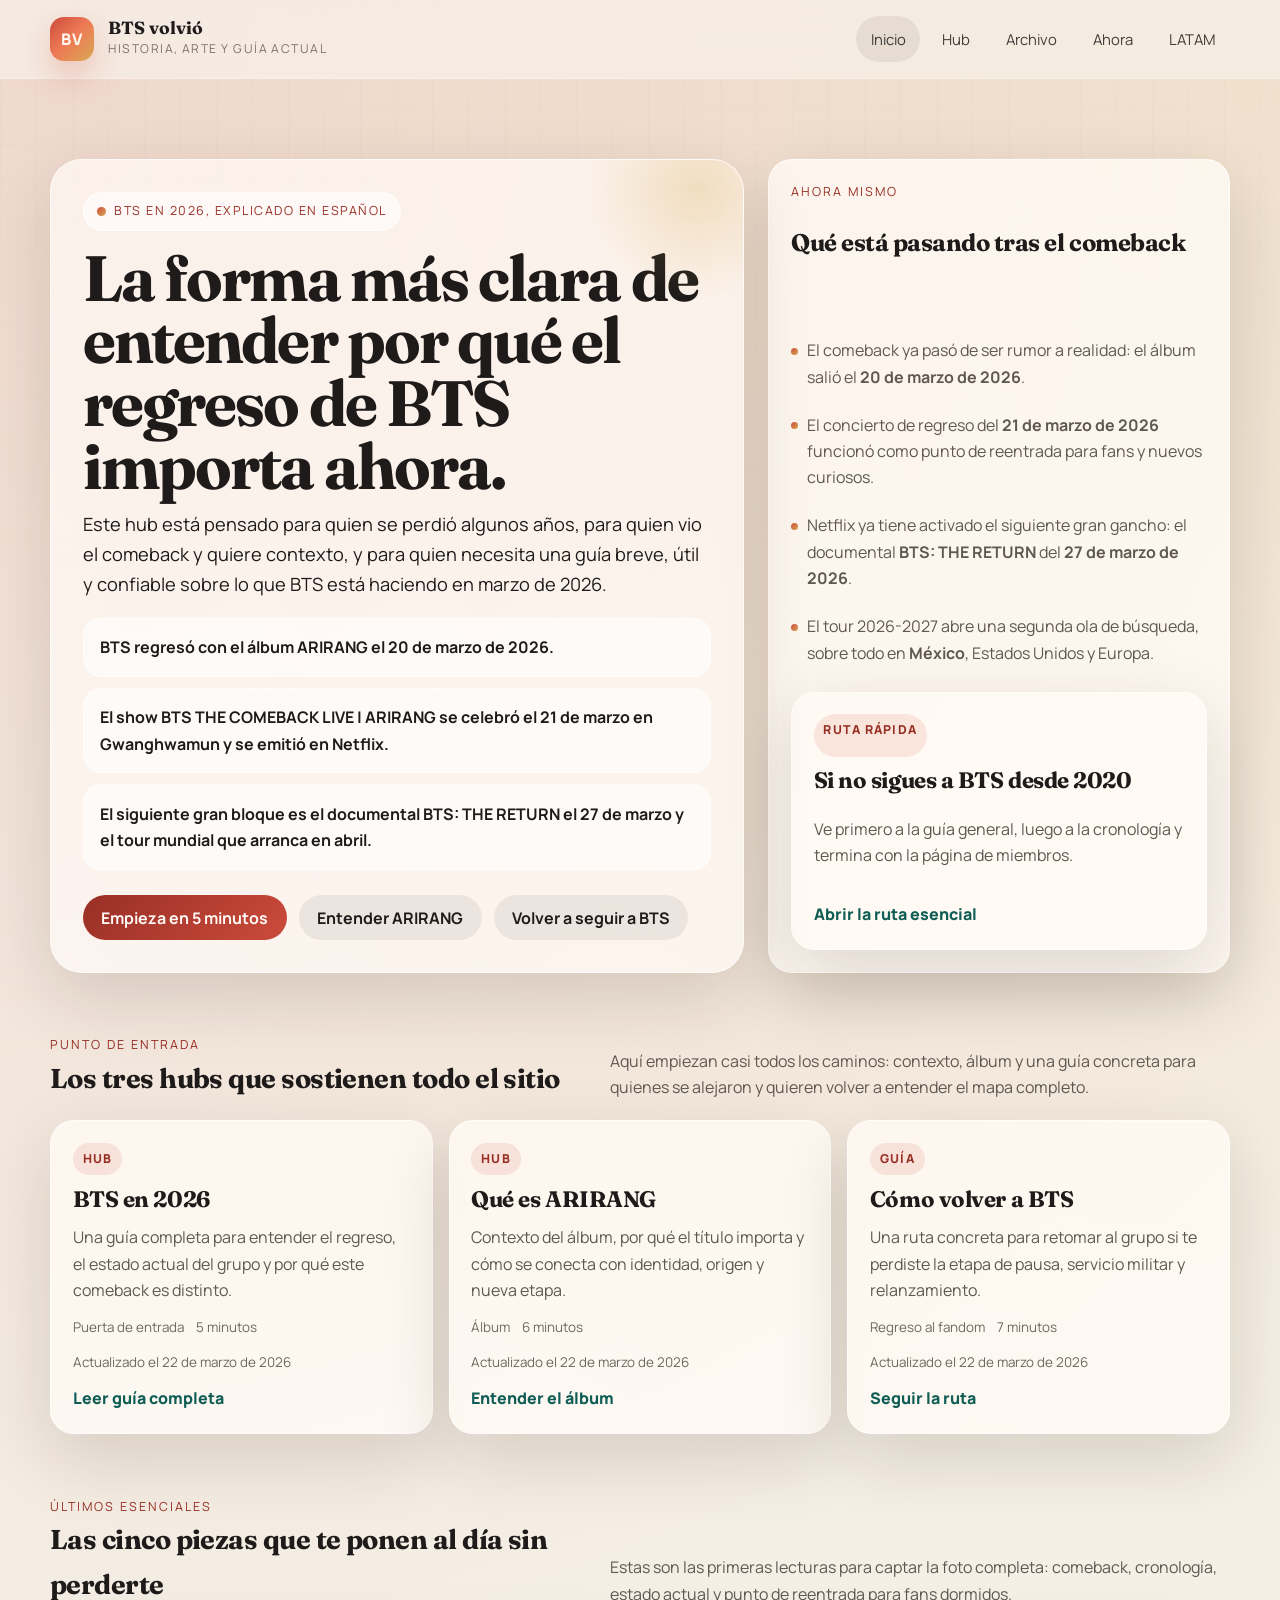
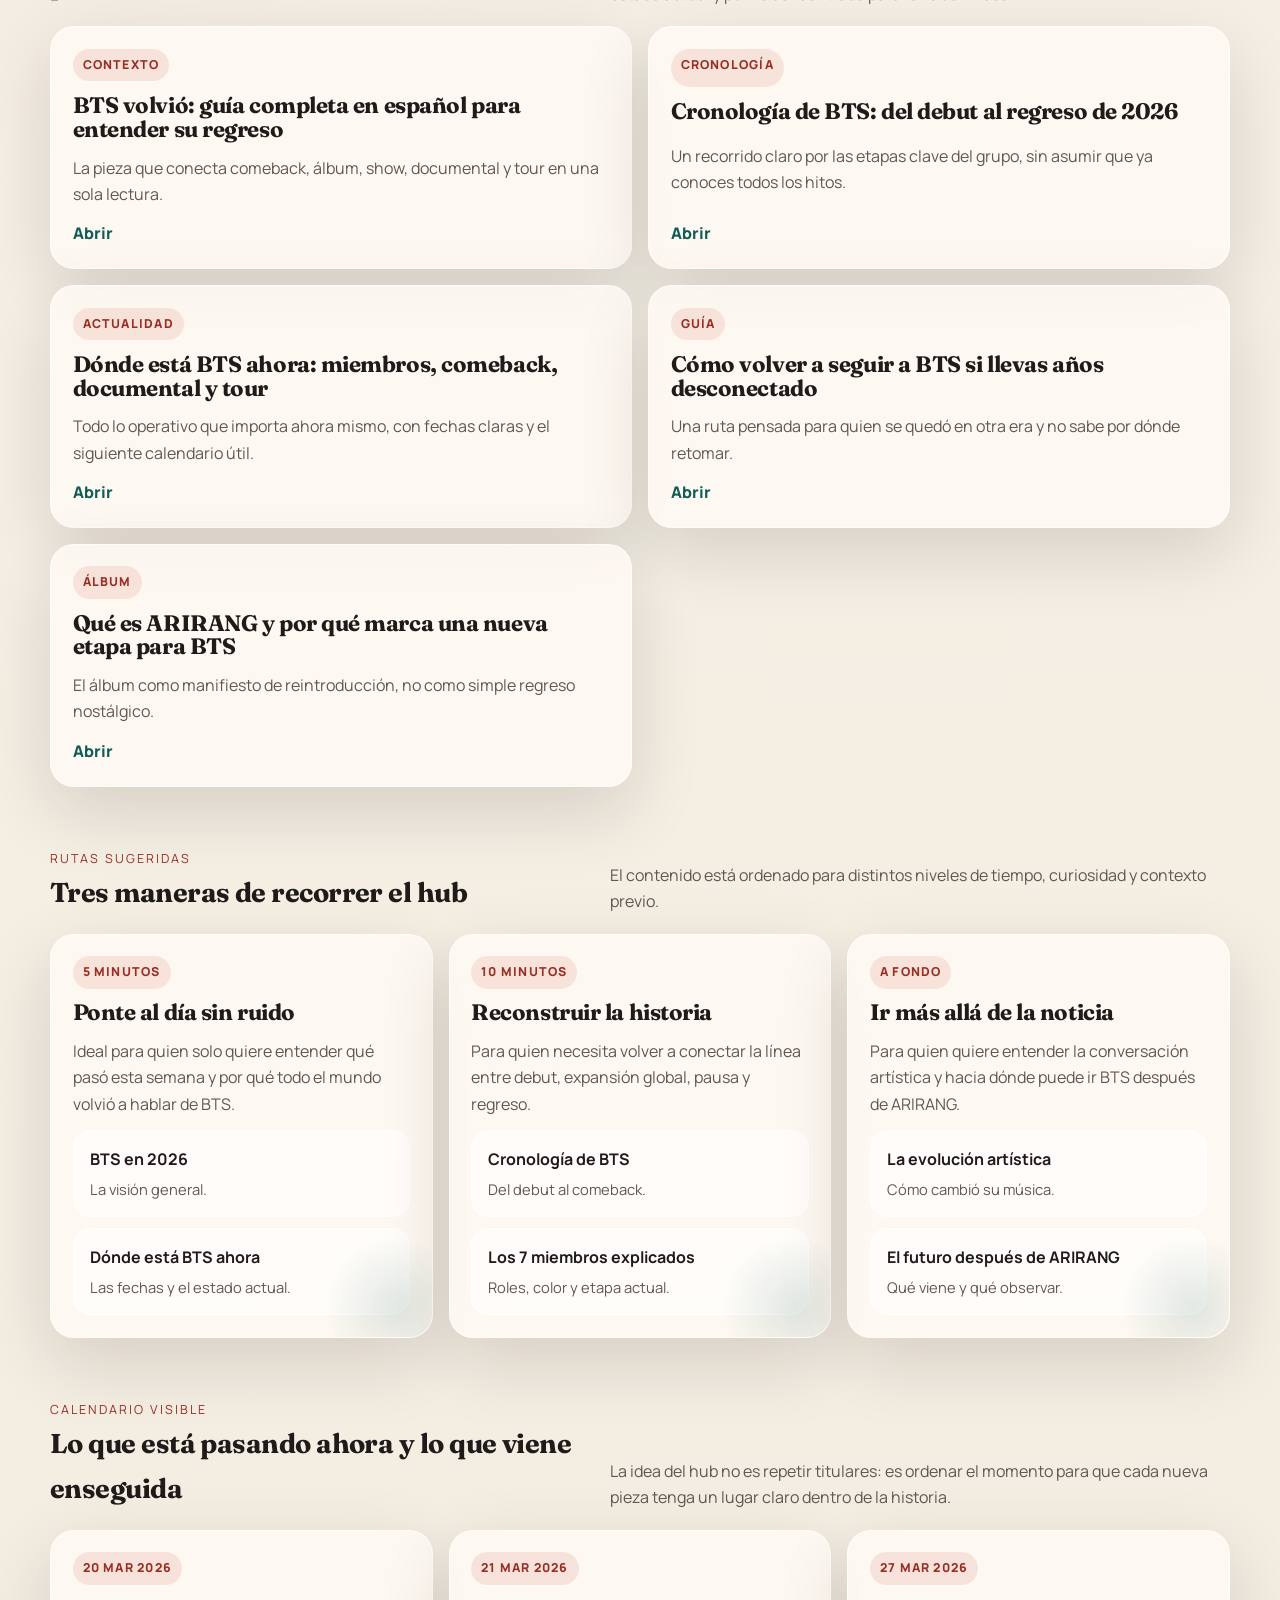
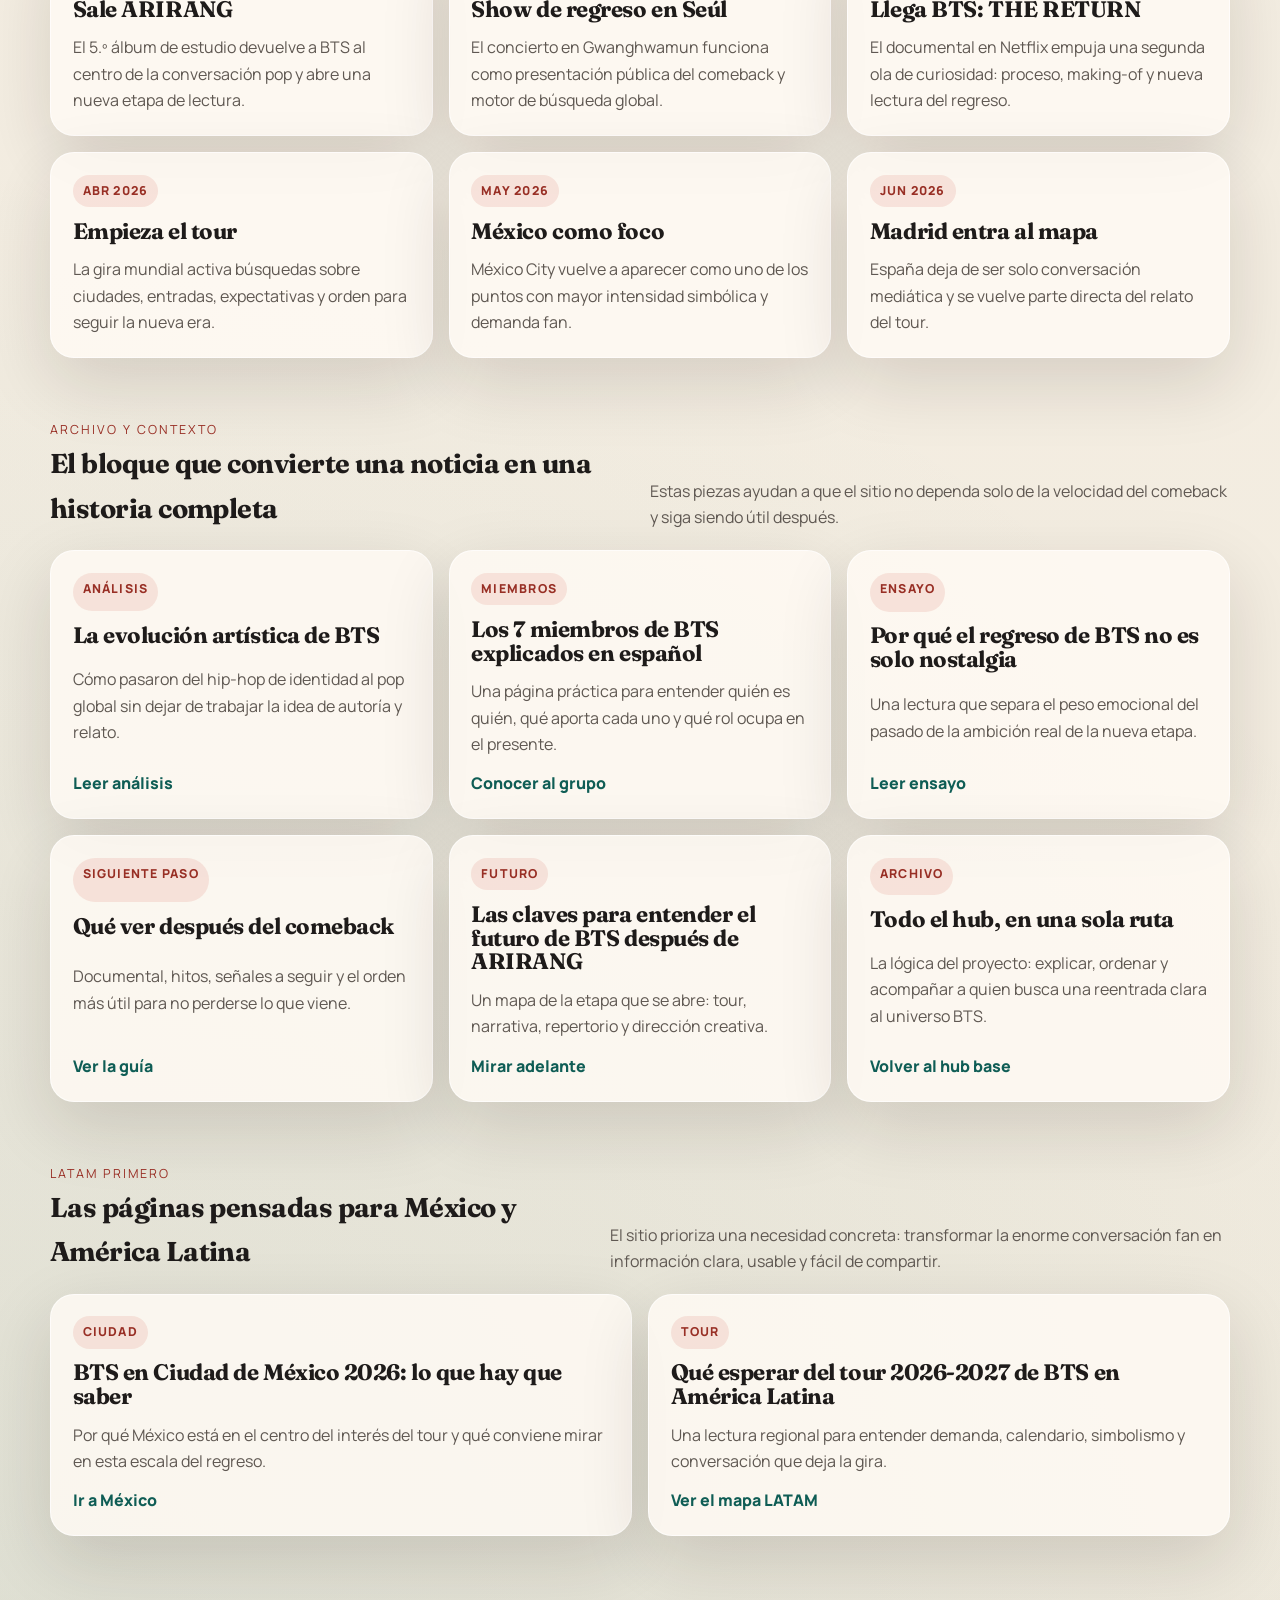
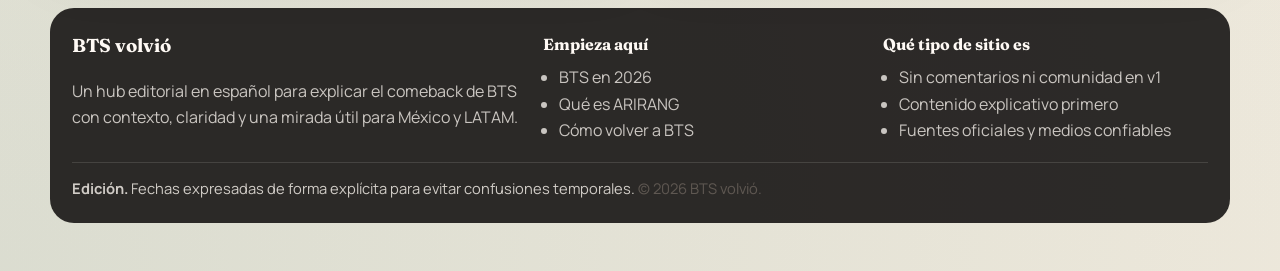
==== index.html @ f08d95a8 "Initial commit: BTS Volvio hub" ====
<!DOCTYPE html>
<html lang="es">
  <head>
    <meta charset="utf-8" />
    <meta name="viewport" content="width=device-width, initial-scale=1" />
    <title>BTS volvió | Historia, arte, contexto y guía actual en español</title>
    <meta
      name="description"
      content="Un hub en español para entender el regreso de BTS en 2026: qué es ARIRANG, dónde está el grupo ahora, cómo volver a seguirlo y qué viene con el documental y el tour."
    />
    <meta name="author" content="BTS volvió" />
    <meta name="robots" content="index,follow,max-image-preview:large" />
    <meta name="theme-color" content="#cc4b3c" />
    <link rel="canonical" href="https://bts-volvio.example/" />
    <meta property="og:type" content="website" />
    <meta property="og:site_name" content="BTS volvió" />
    <meta property="og:locale" content="es_MX" />
    <meta property="og:title" content="BTS volvió | Historia, arte, contexto y guía actual en español" />
    <meta
      property="og:description"
      content="La forma más clara de ponerse al día con BTS: regreso, cronología, miembros, documental y tour."
    />
    <meta property="og:url" content="https://bts-volvio.example/" />
    <meta property="og:image" content="https://bts-volvio.example/assets/og/bts-volvio-cover.svg" />
    <meta property="og:image:alt" content="BTS volvió, hub editorial en español sobre el regreso de BTS." />
    <meta property="og:image:width" content="1200" />
    <meta property="og:image:height" content="630" />
    <meta name="twitter:card" content="summary_large_image" />
    <meta name="twitter:title" content="BTS volvió | Historia, arte, contexto y guía actual en español" />
    <meta
      name="twitter:description"
      content="La forma más clara de ponerse al día con BTS: regreso, cronología, miembros, documental y tour."
    />
    <meta name="twitter:image" content="https://bts-volvio.example/assets/og/bts-volvio-cover.svg" />
    <meta name="twitter:image:alt" content="BTS volvió, hub editorial en español sobre el regreso de BTS." />
    <link rel="icon" href="assets/icons/favicon.svg" type="image/svg+xml" />
    <link rel="manifest" href="site.webmanifest" />
    <link rel="preconnect" href="https://fonts.googleapis.com" />
    <link rel="preconnect" href="https://fonts.gstatic.com" crossorigin />
    <link
      href="https://fonts.googleapis.com/css2?family=Fraunces:opsz,wght@9..144,600;9..144,700&family=Manrope:wght@400;500;700;800&display=swap"
      rel="stylesheet"
    />
    <link rel="stylesheet" href="styles/site.css" />
    <script type="application/ld+json">
      {
        "@context": "https://schema.org",
        "@type": "CollectionPage",
        "name": "BTS volvió",
        "description": "Hub en español para entender el regreso de BTS en 2026.",
        "inLanguage": "es",
        "url": "https://bts-volvio.example/",
        "image": "https://bts-volvio.example/assets/og/bts-volvio-cover.svg",
        "dateModified": "2026-03-22",
        "about": {
          "@type": "MusicGroup",
          "name": "BTS"
        },
        "publisher": {
          "@type": "Organization",
          "name": "BTS volvió",
          "logo": {
            "@type": "ImageObject",
            "url": "https://bts-volvio.example/assets/icons/favicon.svg"
          }
        }
      }
    </script>
  </head>
  <body>
    <div class="page-shell">
      <header class="site-header" data-open="false">
        <div class="container site-header__inner">
          <div class="site-header__top">
            <a class="brand" href="index.html" aria-label="BTS volvió, inicio">
              <span class="brand__mark">BV</span>
              <span class="brand__text">
                <span class="brand__title">BTS volvió</span>
                <span class="brand__meta">Historia, arte y guía actual</span>
              </span>
            </a>
            <button class="nav-toggle" type="button" aria-expanded="false" aria-label="Abrir navegación">
              Menú
            </button>
          </div>
          <nav class="site-nav" aria-label="Principal">
            <a href="index.html" aria-current="page">Inicio</a>
            <a href="#hub">Hub</a>
            <a href="#archivo">Archivo</a>
            <a href="#ahora">Ahora</a>
            <a href="#latam">LATAM</a>
          </nav>
        </div>
      </header>

      <main>
        <section class="hero">
          <div class="container hero__grid">
            <div class="hero__copy">
              <span class="eyebrow">BTS en 2026, explicado en español</span>
              <h1 class="hero__headline">La forma más clara de entender por qué el regreso de BTS importa ahora.</h1>
              <p class="hero__lede">
                Este hub está pensado para quien se perdió algunos años, para quien vio el comeback y quiere contexto,
                y para quien necesita una guía breve, útil y confiable sobre lo que BTS está haciendo en marzo de
                2026.
              </p>
              <div class="summary-rail" aria-label="Resumen en tres líneas">
                <div class="summary-line">BTS regresó con el álbum <strong>ARIRANG</strong> el 20 de marzo de 2026.</div>
                <div class="summary-line">
                  El show <strong>BTS THE COMEBACK LIVE | ARIRANG</strong> se celebró el 21 de marzo en Gwanghwamun
                  y se emitió en Netflix.
                </div>
                <div class="summary-line">
                  El siguiente gran bloque es el documental <strong>BTS: THE RETURN</strong> el 27 de marzo y el tour
                  mundial que arranca en abril.
                </div>
              </div>
              <div class="hero__actions">
                <a class="btn btn--primary" href="pages/bts-en-2026.html">Empieza en 5 minutos</a>
                <a class="btn btn--ghost" href="pages/que-es-arirang.html">Entender ARIRANG</a>
                <a class="btn btn--ghost" href="pages/guia-volver-a-bts.html">Volver a seguir a BTS</a>
              </div>
            </div>

            <aside class="hero__panel glass-panel" aria-label="Ahora mismo">
              <div>
                <p class="kicker">Ahora mismo</p>
                <h2>Qué está pasando tras el comeback</h2>
              </div>
              <ul class="panel-list">
                <li>El comeback ya pasó de ser rumor a realidad: el álbum salió el <strong>20 de marzo de 2026</strong>.</li>
                <li>El concierto de regreso del <strong>21 de marzo de 2026</strong> funcionó como punto de reentrada para fans y nuevos curiosos.</li>
                <li>Netflix ya tiene activado el siguiente gran gancho: el documental <strong>BTS: THE RETURN</strong> del <strong>27 de marzo de 2026</strong>.</li>
                <li>El tour 2026-2027 abre una segunda ola de búsqueda, sobre todo en <strong>México</strong>, Estados Unidos y Europa.</li>
              </ul>
              <div class="info-card">
                <span class="card-tag">Ruta rápida</span>
                <h3>Si no sigues a BTS desde 2020</h3>
                <p>Ve primero a la guía general, luego a la cronología y termina con la página de miembros.</p>
                <a class="article-link" href="pages/bts-en-2026.html">Abrir la ruta esencial</a>
              </div>
            </aside>
          </div>
        </section>

        <section class="section" id="hub">
          <div class="container">
            <div class="section-heading">
              <div>
                <p class="kicker">Punto de entrada</p>
                <h2 class="section-title">Los tres hubs que sostienen todo el sitio</h2>
              </div>
              <p>
                Aquí empiezan casi todos los caminos: contexto, álbum y una guía concreta para quienes se alejaron y
                quieren volver a entender el mapa completo.
              </p>
            </div>
            <div class="article-grid">
              <article class="article-card">
                <span class="card-tag">Hub</span>
                <h3>BTS en 2026</h3>
                <p>Una guía completa para entender el regreso, el estado actual del grupo y por qué este comeback es distinto.</p>
              <div class="meta-line">
                <span>Puerta de entrada</span>
                <span>5 minutos</span>
                <span>Actualizado el 22 de marzo de 2026</span>
              </div>
                <a class="article-link" href="pages/bts-en-2026.html">Leer guía completa</a>
              </article>
              <article class="article-card">
                <span class="card-tag">Hub</span>
                <h3>Qué es ARIRANG</h3>
                <p>Contexto del álbum, por qué el título importa y cómo se conecta con identidad, origen y nueva etapa.</p>
              <div class="meta-line">
                <span>Álbum</span>
                <span>6 minutos</span>
                <span>Actualizado el 22 de marzo de 2026</span>
              </div>
                <a class="article-link" href="pages/que-es-arirang.html">Entender el álbum</a>
              </article>
              <article class="article-card">
                <span class="card-tag">Guía</span>
                <h3>Cómo volver a BTS</h3>
                <p>Una ruta concreta para retomar al grupo si te perdiste la etapa de pausa, servicio militar y relanzamiento.</p>
              <div class="meta-line">
                <span>Regreso al fandom</span>
                <span>7 minutos</span>
                <span>Actualizado el 22 de marzo de 2026</span>
              </div>
                <a class="article-link" href="pages/guia-volver-a-bts.html">Seguir la ruta</a>
              </article>
            </div>
          </div>
        </section>

        <section class="section">
          <div class="container">
            <div class="section-heading">
              <div>
                <p class="kicker">Últimos esenciales</p>
                <h2 class="section-title">Las cinco piezas que te ponen al día sin perderte</h2>
              </div>
              <p>
                Estas son las primeras lecturas para captar la foto completa: comeback, cronología, estado actual y
                punto de reentrada para fans dormidos.
              </p>
            </div>
            <div class="card-grid card-grid--two">
              <article class="article-card">
                <span class="card-tag">Contexto</span>
                <h3>BTS volvió: guía completa en español para entender su regreso</h3>
                <p>La pieza que conecta comeback, álbum, show, documental y tour en una sola lectura.</p>
                <a class="article-link" href="pages/bts-en-2026.html">Abrir</a>
              </article>
              <article class="article-card">
                <span class="card-tag">Cronología</span>
                <h3>Cronología de BTS: del debut al regreso de 2026</h3>
                <p>Un recorrido claro por las etapas clave del grupo, sin asumir que ya conoces todos los hitos.</p>
                <a class="article-link" href="pages/cronologia-bts.html">Abrir</a>
              </article>
              <article class="article-card">
                <span class="card-tag">Actualidad</span>
                <h3>Dónde está BTS ahora: miembros, comeback, documental y tour</h3>
                <p>Todo lo operativo que importa ahora mismo, con fechas claras y el siguiente calendario útil.</p>
                <a class="article-link" href="pages/donde-esta-bts-ahora.html">Abrir</a>
              </article>
              <article class="article-card">
                <span class="card-tag">Guía</span>
                <h3>Cómo volver a seguir a BTS si llevas años desconectado</h3>
                <p>Una ruta pensada para quien se quedó en otra era y no sabe por dónde retomar.</p>
                <a class="article-link" href="pages/guia-volver-a-bts.html">Abrir</a>
              </article>
              <article class="article-card">
                <span class="card-tag">Álbum</span>
                <h3>Qué es ARIRANG y por qué marca una nueva etapa para BTS</h3>
                <p>El álbum como manifiesto de reintroducción, no como simple regreso nostálgico.</p>
                <a class="article-link" href="pages/que-es-arirang.html">Abrir</a>
              </article>
            </div>
          </div>
        </section>

        <section class="section">
          <div class="container">
            <div class="section-heading">
              <div>
                <p class="kicker">Rutas sugeridas</p>
                <h2 class="section-title">Tres maneras de recorrer el hub</h2>
              </div>
              <p>El contenido está ordenado para distintos niveles de tiempo, curiosidad y contexto previo.</p>
            </div>
            <div class="route-grid">
              <article class="route-card">
                <span class="card-tag">5 minutos</span>
                <h3>Ponte al día sin ruido</h3>
                <p>Ideal para quien solo quiere entender qué pasó esta semana y por qué todo el mundo volvió a hablar de BTS.</p>
                <div class="link-stack">
                  <a class="link-card" href="pages/bts-en-2026.html">
                    <strong>BTS en 2026</strong>
                    <span>La visión general.</span>
                  </a>
                  <a class="link-card" href="pages/donde-esta-bts-ahora.html">
                    <strong>Dónde está BTS ahora</strong>
                    <span>Las fechas y el estado actual.</span>
                  </a>
                </div>
              </article>
              <article class="route-card">
                <span class="card-tag">10 minutos</span>
                <h3>Reconstruir la historia</h3>
                <p>Para quien necesita volver a conectar la línea entre debut, expansión global, pausa y regreso.</p>
                <div class="link-stack">
                  <a class="link-card" href="pages/cronologia-bts.html">
                    <strong>Cronología de BTS</strong>
                    <span>Del debut al comeback.</span>
                  </a>
                  <a class="link-card" href="pages/miembros-bts.html">
                    <strong>Los 7 miembros explicados</strong>
                    <span>Roles, color y etapa actual.</span>
                  </a>
                </div>
              </article>
              <article class="route-card">
                <span class="card-tag">A fondo</span>
                <h3>Ir más allá de la noticia</h3>
                <p>Para quien quiere entender la conversación artística y hacia dónde puede ir BTS después de ARIRANG.</p>
                <div class="link-stack">
                  <a class="link-card" href="pages/evolucion-artistica-bts.html">
                    <strong>La evolución artística</strong>
                    <span>Cómo cambió su música.</span>
                  </a>
                  <a class="link-card" href="pages/futuro-bts-despues-de-arirang.html">
                    <strong>El futuro después de ARIRANG</strong>
                    <span>Qué viene y qué observar.</span>
                  </a>
                </div>
              </article>
            </div>
          </div>
        </section>

        <section class="section" id="ahora">
          <div class="container">
            <div class="section-heading">
              <div>
                <p class="kicker">Calendario visible</p>
                <h2 class="section-title">Lo que está pasando ahora y lo que viene enseguida</h2>
              </div>
              <p>
                La idea del hub no es repetir titulares: es ordenar el momento para que cada nueva pieza tenga un lugar
                claro dentro de la historia.
              </p>
            </div>
            <div class="timeline-grid">
              <article class="timeline-card">
                <span class="card-tag">20 mar 2026</span>
                <h3>Sale ARIRANG</h3>
                <p>El 5.º álbum de estudio devuelve a BTS al centro de la conversación pop y abre una nueva etapa de lectura.</p>
              </article>
              <article class="timeline-card">
                <span class="card-tag">21 mar 2026</span>
                <h3>Show de regreso en Seúl</h3>
                <p>El concierto en Gwanghwamun funciona como presentación pública del comeback y motor de búsqueda global.</p>
              </article>
              <article class="timeline-card">
                <span class="card-tag">27 mar 2026</span>
                <h3>Llega BTS: THE RETURN</h3>
                <p>El documental en Netflix empuja una segunda ola de curiosidad: proceso, making-of y nueva lectura del regreso.</p>
              </article>
              <article class="timeline-card">
                <span class="card-tag">Abr 2026</span>
                <h3>Empieza el tour</h3>
                <p>La gira mundial activa búsquedas sobre ciudades, entradas, expectativas y orden para seguir la nueva era.</p>
              </article>
              <article class="timeline-card">
                <span class="card-tag">May 2026</span>
                <h3>México como foco</h3>
                <p>México City vuelve a aparecer como uno de los puntos con mayor intensidad simbólica y demanda fan.</p>
              </article>
              <article class="timeline-card">
                <span class="card-tag">Jun 2026</span>
                <h3>Madrid entra al mapa</h3>
                <p>España deja de ser solo conversación mediática y se vuelve parte directa del relato del tour.</p>
              </article>
            </div>
          </div>
        </section>

        <section class="section" id="archivo">
          <div class="container">
            <div class="section-heading">
              <div>
                <p class="kicker">Archivo y contexto</p>
                <h2 class="section-title">El bloque que convierte una noticia en una historia completa</h2>
              </div>
              <p>Estas piezas ayudan a que el sitio no dependa solo de la velocidad del comeback y siga siendo útil después.</p>
            </div>
            <div class="article-grid">
              <article class="article-card">
                <span class="card-tag">Análisis</span>
                <h3>La evolución artística de BTS</h3>
                <p>Cómo pasaron del hip-hop de identidad al pop global sin dejar de trabajar la idea de autoría y relato.</p>
                <a class="article-link" href="pages/evolucion-artistica-bts.html">Leer análisis</a>
              </article>
              <article class="article-card">
                <span class="card-tag">Miembros</span>
                <h3>Los 7 miembros de BTS explicados en español</h3>
                <p>Una página práctica para entender quién es quién, qué aporta cada uno y qué rol ocupa en el presente.</p>
                <a class="article-link" href="pages/miembros-bts.html">Conocer al grupo</a>
              </article>
              <article class="article-card">
                <span class="card-tag">Ensayo</span>
                <h3>Por qué el regreso de BTS no es solo nostalgia</h3>
                <p>Una lectura que separa el peso emocional del pasado de la ambición real de la nueva etapa.</p>
                <a class="article-link" href="pages/regreso-bts-no-es-solo-nostalgia.html">Leer ensayo</a>
              </article>
              <article class="article-card">
                <span class="card-tag">Siguiente paso</span>
                <h3>Qué ver después del comeback</h3>
                <p>Documental, hitos, señales a seguir y el orden más útil para no perderse lo que viene.</p>
                <a class="article-link" href="pages/que-ver-despues-del-comeback.html">Ver la guía</a>
              </article>
              <article class="article-card">
                <span class="card-tag">Futuro</span>
                <h3>Las claves para entender el futuro de BTS después de ARIRANG</h3>
                <p>Un mapa de la etapa que se abre: tour, narrativa, repertorio y dirección creativa.</p>
                <a class="article-link" href="pages/futuro-bts-despues-de-arirang.html">Mirar adelante</a>
              </article>
              <article class="article-card">
                <span class="card-tag">Archivo</span>
                <h3>Todo el hub, en una sola ruta</h3>
                <p>La lógica del proyecto: explicar, ordenar y acompañar a quien busca una reentrada clara al universo BTS.</p>
                <a class="article-link" href="pages/bts-en-2026.html">Volver al hub base</a>
              </article>
            </div>
          </div>
        </section>

        <section class="section" id="latam">
          <div class="container">
            <div class="section-heading">
              <div>
                <p class="kicker">LATAM primero</p>
                <h2 class="section-title">Las páginas pensadas para México y América Latina</h2>
              </div>
              <p>
                El sitio prioriza una necesidad concreta: transformar la enorme conversación fan en información clara,
                usable y fácil de compartir.
              </p>
            </div>
            <div class="card-grid card-grid--two">
              <article class="article-card">
                <span class="card-tag">Ciudad</span>
                <h3>BTS en Ciudad de México 2026: lo que hay que saber</h3>
                <p>Por qué México está en el centro del interés del tour y qué conviene mirar en esta escala del regreso.</p>
                <a class="article-link" href="pages/bts-ciudad-de-mexico-2026.html">Ir a México</a>
              </article>
              <article class="article-card">
                <span class="card-tag">Tour</span>
                <h3>Qué esperar del tour 2026-2027 de BTS en América Latina</h3>
                <p>Una lectura regional para entender demanda, calendario, simbolismo y conversación que deja la gira.</p>
                <a class="article-link" href="pages/tour-bts-america-latina-2026-2027.html">Ver el mapa LATAM</a>
              </article>
            </div>
          </div>
        </section>
      </main>

      <footer class="site-footer">
        <div class="container site-footer__wrap">
          <div class="site-footer__grid">
            <div>
              <h3>BTS volvió</h3>
              <p>
                Un hub editorial en español para explicar el comeback de BTS con contexto, claridad y una mirada útil
                para México y LATAM.
              </p>
            </div>
            <div>
              <h4>Empieza aquí</h4>
              <ul>
                <li><a href="pages/bts-en-2026.html">BTS en 2026</a></li>
                <li><a href="pages/que-es-arirang.html">Qué es ARIRANG</a></li>
                <li><a href="pages/guia-volver-a-bts.html">Cómo volver a BTS</a></li>
              </ul>
            </div>
            <div>
              <h4>Qué tipo de sitio es</h4>
              <ul>
                <li>Sin comentarios ni comunidad en v1</li>
                <li>Contenido explicativo primero</li>
                <li>Fuentes oficiales y medios confiables</li>
              </ul>
            </div>
          </div>
          <div class="footer-note">
            <strong>Edición.</strong> Fechas expresadas de forma explícita para evitar confusiones temporales.
            <span class="muted"> © <span data-current-year></span> BTS volvió.</span>
          </div>
        </div>
      </footer>
    </div>

    <script src="scripts/site.js"></script>
  </body>
</html>
---- styles/site.css ----
:root {
  --bg: #f5efe6;
  --paper: rgba(255, 250, 244, 0.82);
  --paper-strong: rgba(255, 252, 248, 0.94);
  --ink: #1e1b1a;
  --muted: #5f5852;
  --line: rgba(38, 32, 28, 0.12);
  --accent: #cc4b3c;
  --accent-deep: #982f25;
  --gold: #d8a751;
  --teal: #0f5d55;
  --shadow: 0 24px 70px rgba(38, 23, 16, 0.14);
  --radius-xl: 32px;
  --radius-lg: 24px;
  --radius-md: 18px;
  --radius-sm: 12px;
  --max: 1180px;
}

* {
  box-sizing: border-box;
}

html {
  scroll-behavior: smooth;
}

body {
  margin: 0;
  color: var(--ink);
  font-family: "Manrope", "Segoe UI", sans-serif;
  line-height: 1.65;
  background:
    radial-gradient(circle at top left, rgba(204, 75, 60, 0.14), transparent 34%),
    radial-gradient(circle at top right, rgba(216, 167, 81, 0.14), transparent 30%),
    radial-gradient(circle at bottom left, rgba(15, 93, 85, 0.1), transparent 33%),
    linear-gradient(180deg, #f6f1e8 0%, #f2ebde 100%);
  min-height: 100vh;
}

body::before {
  content: "";
  position: fixed;
  inset: 0;
  background-image:
    linear-gradient(rgba(30, 27, 26, 0.03) 1px, transparent 1px),
    linear-gradient(90deg, rgba(30, 27, 26, 0.03) 1px, transparent 1px);
  background-size: 36px 36px;
  pointer-events: none;
  mask-image: linear-gradient(180deg, rgba(0, 0, 0, 0.45), transparent 90%);
  z-index: -1;
}

a {
  color: inherit;
  text-decoration: none;
}

p,
li {
  color: var(--muted);
}

img {
  display: block;
  max-width: 100%;
}

.page-shell {
  min-height: 100vh;
}

.container {
  width: min(var(--max), calc(100% - 2rem));
  margin: 0 auto;
}

.site-header {
  position: sticky;
  top: 0;
  z-index: 20;
  border-bottom: 1px solid rgba(255, 255, 255, 0.28);
  backdrop-filter: blur(18px);
  background: rgba(247, 240, 232, 0.74);
}

.site-header__inner {
  display: flex;
  align-items: center;
  justify-content: space-between;
  gap: 1.5rem;
  min-height: 78px;
}

.brand {
  display: inline-flex;
  align-items: center;
  gap: 0.9rem;
}

.brand__mark {
  width: 44px;
  height: 44px;
  border-radius: 14px;
  display: grid;
  place-items: center;
  color: #fff6ed;
  font-weight: 800;
  letter-spacing: 0.08em;
  background:
    linear-gradient(135deg, var(--accent) 0%, #ee7a56 48%, var(--gold) 100%);
  box-shadow: 0 14px 30px rgba(204, 75, 60, 0.25);
}

.brand__text {
  display: grid;
  gap: 0.06rem;
}

.brand__title {
  font-family: "Fraunces", "Times New Roman", serif;
  font-size: 1.1rem;
  font-weight: 700;
  line-height: 1.05;
}

.brand__meta {
  font-size: 0.76rem;
  text-transform: uppercase;
  letter-spacing: 0.12em;
  color: rgba(95, 88, 82, 0.82);
}

.site-nav {
  display: flex;
  align-items: center;
  gap: 0.45rem;
  flex-wrap: wrap;
}

.site-nav a {
  padding: 0.65rem 0.9rem;
  border-radius: 999px;
  font-size: 0.93rem;
  color: rgba(30, 27, 26, 0.84);
}

.site-nav a:hover,
.site-nav a[aria-current="page"] {
  background: rgba(30, 27, 26, 0.07);
}

.nav-toggle {
  display: none;
  border: 0;
  background: rgba(30, 27, 26, 0.08);
  color: var(--ink);
  border-radius: 999px;
  padding: 0.75rem 0.95rem;
  font: inherit;
}

.hero {
  padding: 5rem 0 2.5rem;
}

.hero__grid {
  display: grid;
  grid-template-columns: minmax(0, 1.2fr) minmax(320px, 0.8fr);
  gap: 1.5rem;
  align-items: stretch;
}

.eyebrow {
  display: inline-flex;
  align-items: center;
  gap: 0.55rem;
  padding: 0.5rem 0.8rem;
  border-radius: 999px;
  background: rgba(255, 255, 255, 0.62);
  border: 1px solid rgba(255, 255, 255, 0.55);
  font-size: 0.78rem;
  text-transform: uppercase;
  letter-spacing: 0.12em;
  color: var(--accent-deep);
}

.eyebrow::before {
  content: "";
  width: 0.55rem;
  height: 0.55rem;
  border-radius: 999px;
  background: linear-gradient(135deg, var(--accent), var(--gold));
}

.hero__headline,
.page-title {
  margin: 1rem 0 0.7rem;
  font-family: "Fraunces", "Times New Roman", serif;
  font-size: clamp(2.7rem, 5vw, 5.1rem);
  line-height: 0.98;
  letter-spacing: -0.03em;
}

.hero__lede,
.page-subtitle {
  margin: 0;
  max-width: 62ch;
  font-size: 1.14rem;
  color: var(--ink);
}

.hero__copy {
  background: rgba(255, 250, 246, 0.72);
  border: 1px solid rgba(255, 255, 255, 0.6);
  border-radius: var(--radius-xl);
  padding: 2rem;
  box-shadow: var(--shadow);
  position: relative;
  overflow: hidden;
}

.hero__copy::after {
  content: "";
  position: absolute;
  width: 220px;
  height: 220px;
  right: -64px;
  top: -80px;
  border-radius: 999px;
  background: radial-gradient(circle, rgba(216, 167, 81, 0.28), transparent 70%);
  pointer-events: none;
}

.hero__actions,
.cta-row {
  display: flex;
  gap: 0.75rem;
  flex-wrap: wrap;
  margin-top: 1.6rem;
}

.btn,
.chip-link {
  display: inline-flex;
  align-items: center;
  gap: 0.6rem;
  padding: 0.9rem 1.15rem;
  border-radius: 999px;
  font-weight: 700;
  line-height: 1;
  transition: transform 0.18s ease, background 0.18s ease;
}

.btn:hover,
.chip-link:hover {
  transform: translateY(-1px);
}

.btn--primary {
  color: #fffaf6;
  background: linear-gradient(135deg, var(--accent-deep), var(--accent));
}

.btn--ghost,
.chip-link {
  background: rgba(30, 27, 26, 0.07);
}

.glass-panel,
.card,
.article-card,
.route-card,
.timeline-card,
.info-card {
  background: var(--paper);
  border: 1px solid rgba(255, 255, 255, 0.65);
  border-radius: var(--radius-lg);
  box-shadow: var(--shadow);
}

.hero__panel {
  padding: 1.4rem;
  display: grid;
  gap: 1rem;
}

.hero__panel h2,
.section-title,
.article-card h3,
.route-card h3,
.timeline-card h3,
.info-card h3,
.article-section h2,
.article-section h3 {
  font-family: "Fraunces", "Times New Roman", serif;
  letter-spacing: -0.02em;
  color: var(--ink);
}

.panel-list,
.timeline-list,
.bullet-list,
.key-points,
.source-list {
  display: grid;
  gap: 0.75rem;
  padding: 0;
  margin: 0;
  list-style: none;
}

.panel-list li,
.timeline-list li,
.key-points li,
.source-list li {
  padding-left: 1rem;
  position: relative;
}

.panel-list li::before,
.timeline-list li::before,
.key-points li::before,
.source-list li::before {
  content: "";
  position: absolute;
  left: 0;
  top: 0.65rem;
  width: 0.45rem;
  height: 0.45rem;
  border-radius: 999px;
  background: linear-gradient(135deg, var(--accent), var(--gold));
}

.section {
  padding: 1.1rem 0 2.5rem;
}

.section-heading {
  display: flex;
  align-items: end;
  justify-content: space-between;
  gap: 1rem;
  margin-bottom: 1.2rem;
}

.section-heading p {
  max-width: 62ch;
  margin: 0.3rem 0 0;
}

.kicker {
  margin: 0 0 0.45rem;
  text-transform: uppercase;
  letter-spacing: 0.16em;
  font-size: 0.78rem;
  color: var(--accent-deep);
}

.section-title {
  margin: 0;
  font-size: clamp(1.7rem, 2vw, 2.45rem);
}

.grid,
.card-grid,
.article-grid,
.route-grid,
.timeline-grid,
.mini-grid {
  display: grid;
  gap: 1rem;
}

.card-grid--three,
.article-grid,
.route-grid,
.timeline-grid,
.mini-grid--three {
  grid-template-columns: repeat(3, minmax(0, 1fr));
}

.card-grid--two {
  grid-template-columns: repeat(2, minmax(0, 1fr));
}

.article-card,
.route-card,
.timeline-card,
.info-card {
  padding: 1.35rem;
  display: grid;
  gap: 0.8rem;
  min-height: 100%;
}

.card-tag {
  width: fit-content;
  padding: 0.38rem 0.62rem;
  border-radius: 999px;
  background: rgba(204, 75, 60, 0.12);
  color: var(--accent-deep);
  font-size: 0.77rem;
  font-weight: 800;
  text-transform: uppercase;
  letter-spacing: 0.1em;
}

.article-card h3,
.route-card h3,
.timeline-card h3,
.info-card h3 {
  margin: 0;
  font-size: 1.4rem;
  line-height: 1.06;
}

.meta-line {
  display: flex;
  gap: 0.75rem;
  flex-wrap: wrap;
  font-size: 0.84rem;
  color: rgba(95, 88, 82, 0.9);
}

.article-card p,
.route-card p,
.timeline-card p,
.info-card p {
  margin: 0;
}

.article-link {
  margin-top: auto;
  font-weight: 800;
  color: var(--teal);
}

.summary-rail {
  display: grid;
  gap: 0.7rem;
  margin-top: 1.2rem;
}

.summary-line {
  padding: 0.95rem 1rem;
  border-radius: var(--radius-md);
  background: rgba(255, 255, 255, 0.56);
  border: 1px solid rgba(255, 255, 255, 0.7);
  color: var(--ink);
  font-weight: 700;
}

.route-card {
  position: relative;
  overflow: hidden;
}

.route-card::after {
  content: "";
  position: absolute;
  inset: auto -34px -40px auto;
  width: 140px;
  height: 140px;
  border-radius: 999px;
  background: radial-gradient(circle, rgba(15, 93, 85, 0.12), transparent 72%);
}

.timeline-card strong,
.info-card strong {
  color: var(--ink);
}

.page-hero {
  padding: 3.4rem 0 1.3rem;
}

.page-hero__wrap {
  display: grid;
  gap: 1.2rem;
  padding: 2rem;
  background: rgba(255, 251, 247, 0.76);
  border: 1px solid rgba(255, 255, 255, 0.6);
  border-radius: var(--radius-xl);
  box-shadow: var(--shadow);
}

.page-title {
  font-size: clamp(2.1rem, 4vw, 4rem);
  margin: 0;
}

.page-subtitle {
  max-width: 70ch;
}

.article-shell {
  padding-bottom: 3.5rem;
}

.article-layout {
  display: grid;
  grid-template-columns: minmax(0, 2.2fr) minmax(260px, 0.8fr);
  gap: 1.3rem;
  align-items: start;
}

.article-main,
.article-aside {
  display: grid;
  gap: 1rem;
}

.article-section,
.aside-panel {
  padding: 1.45rem;
  background: var(--paper);
  border: 1px solid rgba(255, 255, 255, 0.65);
  border-radius: var(--radius-lg);
  box-shadow: var(--shadow);
}

.article-section h2,
.article-section h3 {
  margin: 0 0 0.75rem;
  font-size: clamp(1.35rem, 2vw, 2rem);
}

.article-section p + p {
  margin-top: 0.95rem;
}

.article-section ul,
.article-section ol {
  margin: 0;
  padding-left: 1.2rem;
}

.article-section li + li {
  margin-top: 0.45rem;
}

.aside-panel h3 {
  margin: 0 0 0.75rem;
  font-size: 1.2rem;
}

.link-stack {
  display: grid;
  gap: 0.7rem;
}

.link-card {
  display: grid;
  gap: 0.25rem;
  padding: 0.95rem 1rem;
  border-radius: var(--radius-md);
  background: rgba(255, 255, 255, 0.58);
  border: 1px solid rgba(255, 255, 255, 0.7);
}

.link-card strong {
  color: var(--ink);
}

.link-card span {
  color: var(--muted);
  font-size: 0.92rem;
}

.site-footer {
  padding: 2rem 0 3rem;
}

.site-footer__wrap {
  display: grid;
  gap: 1rem;
  padding: 1.4rem;
  border-radius: var(--radius-lg);
  background: rgba(30, 27, 26, 0.93);
  color: rgba(255, 250, 244, 0.78);
}

.site-footer__grid {
  display: grid;
  grid-template-columns: minmax(0, 1.4fr) repeat(2, minmax(0, 1fr));
  gap: 1rem;
}

.site-footer h3,
.site-footer h4 {
  margin: 0 0 0.45rem;
  color: #fffaf5;
  font-family: "Fraunces", "Times New Roman", serif;
}

.site-footer p,
.site-footer li,
.site-footer a {
  color: rgba(255, 250, 244, 0.75);
}

.site-footer ul {
  margin: 0;
  padding-left: 1rem;
}

.footer-note {
  padding-top: 0.8rem;
  border-top: 1px solid rgba(255, 250, 244, 0.12);
  font-size: 0.92rem;
}

.muted {
  color: var(--muted);
}

@media (max-width: 980px) {
  .hero__grid,
  .article-layout,
  .card-grid--three,
  .article-grid,
  .route-grid,
  .timeline-grid,
  .mini-grid--three,
  .site-footer__grid {
    grid-template-columns: 1fr;
  }

  .card-grid--two {
    grid-template-columns: 1fr;
  }
}

@media (max-width: 760px) {
  .nav-toggle {
    display: inline-flex;
  }

  .site-header__inner {
    align-items: start;
    padding: 0.8rem 0;
    flex-direction: column;
  }

  .site-header__top {
    width: 100%;
    display: flex;
    align-items: center;
    justify-content: space-between;
    gap: 1rem;
  }

  .site-nav {
    width: 100%;
    display: none;
    padding-bottom: 0.4rem;
  }

  .site-header[data-open="true"] .site-nav {
    display: flex;
  }

  .site-nav a {
    flex: 1 1 calc(50% - 0.45rem);
    text-align: center;
  }

  .hero {
    padding-top: 3.4rem;
  }

  .hero__copy,
  .hero__panel,
  .page-hero__wrap,
  .article-section,
  .aside-panel,
  .article-card,
  .route-card,
  .timeline-card,
  .info-card,
  .site-footer__wrap {
    border-radius: 22px;
  }

  .hero__headline,
  .page-title {
    font-size: clamp(2.2rem, 12vw, 3.4rem);
  }
}
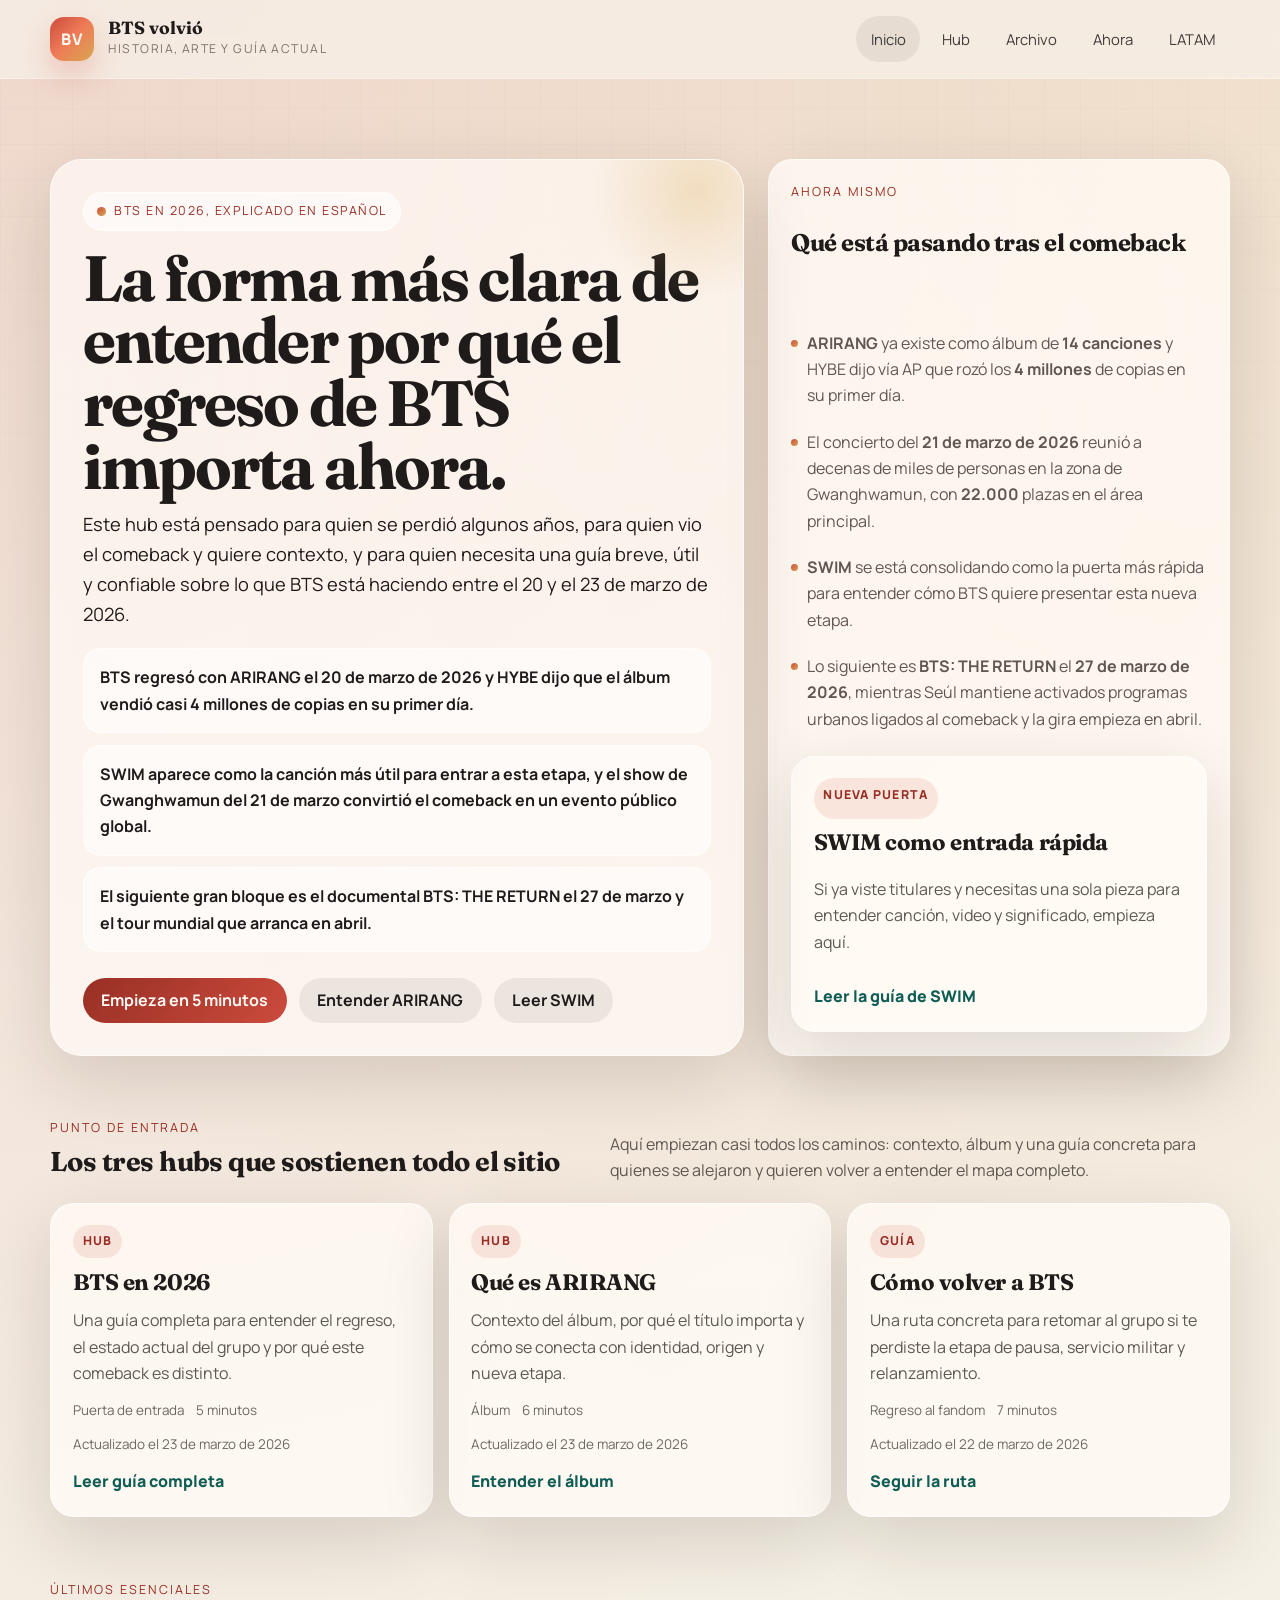
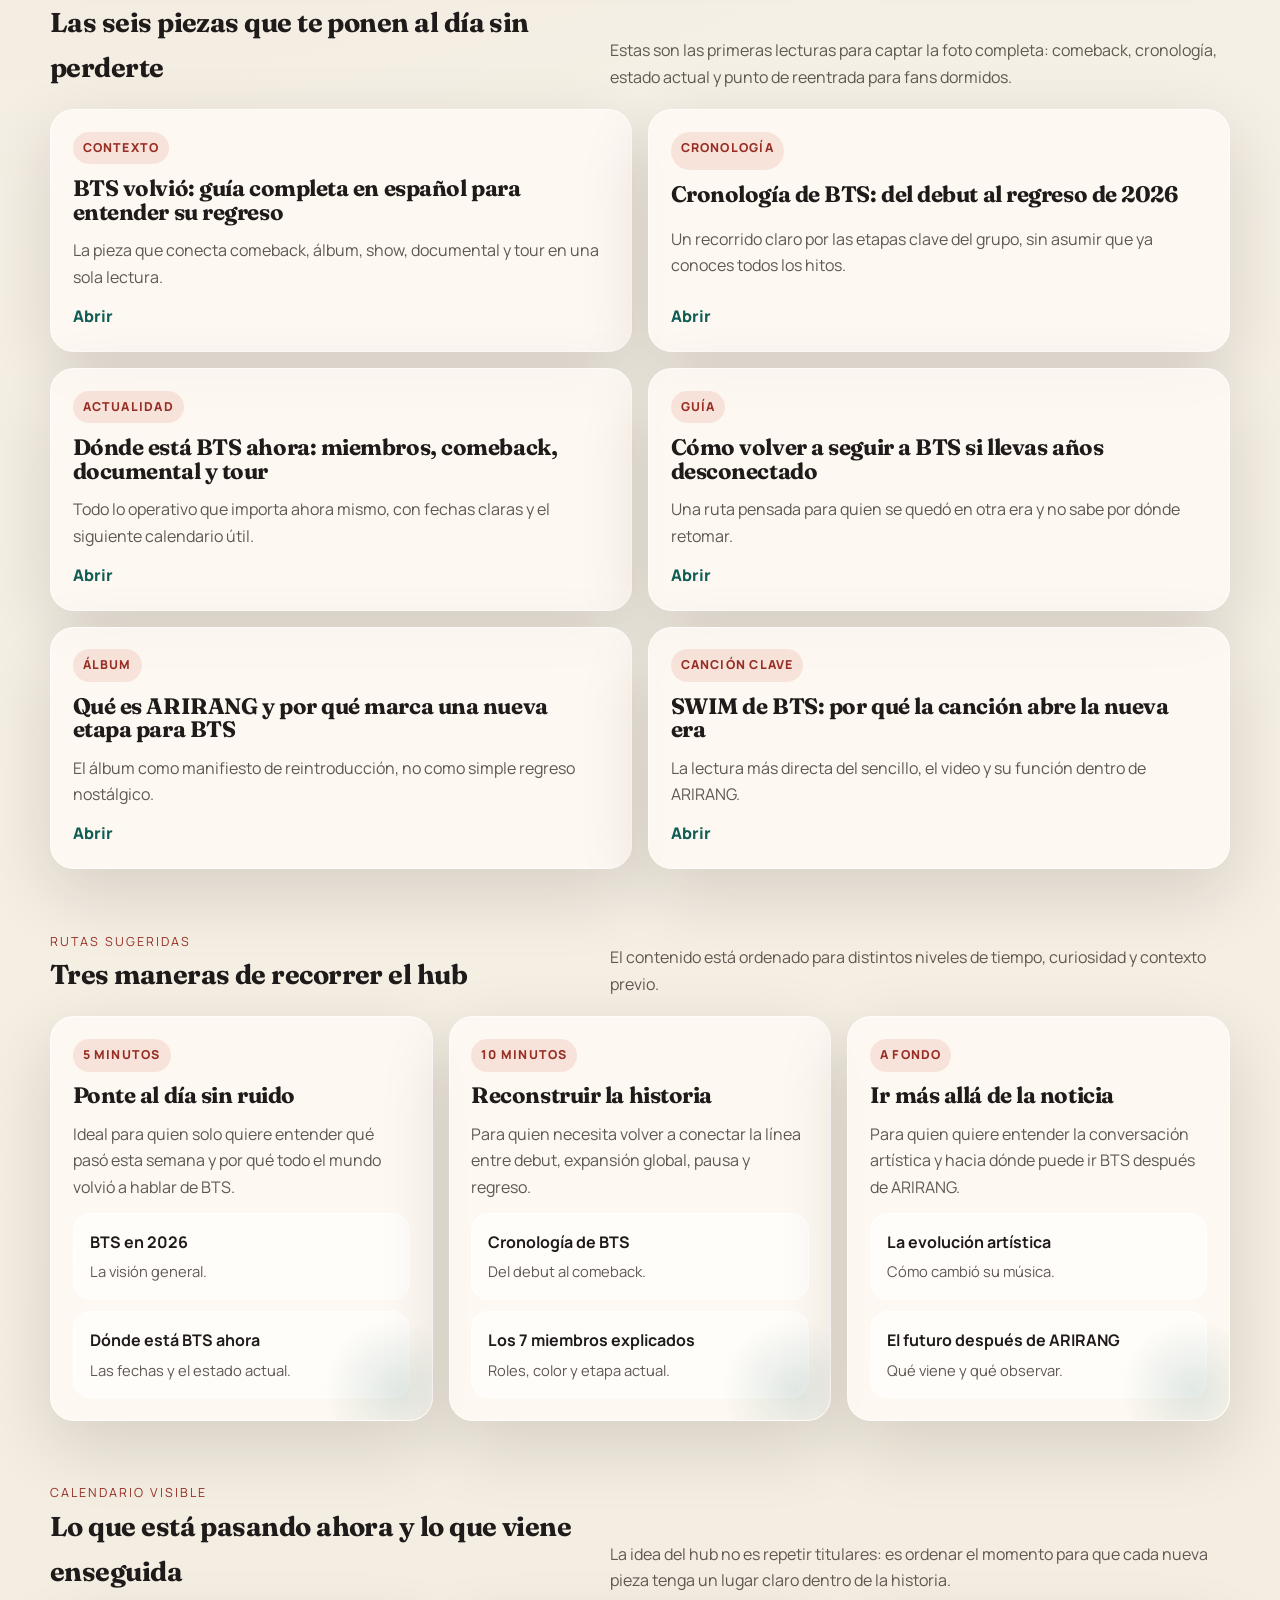
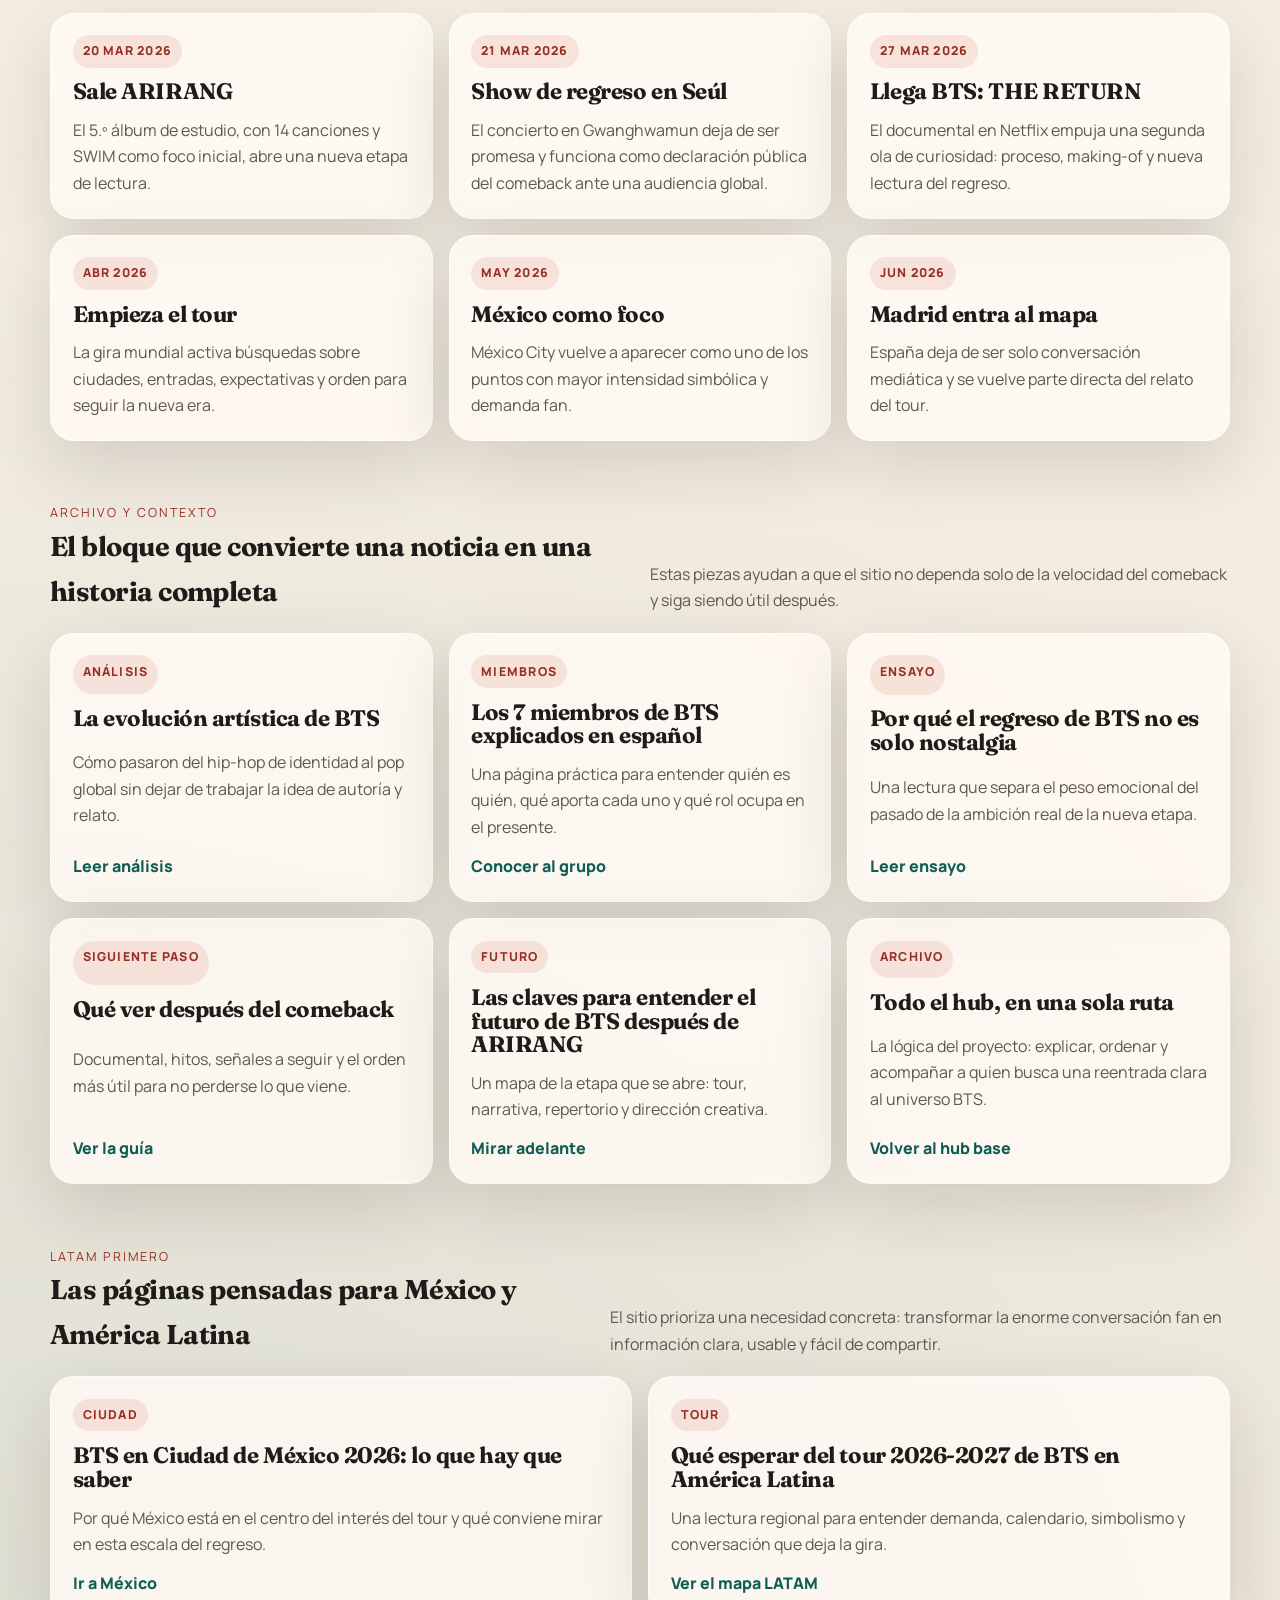
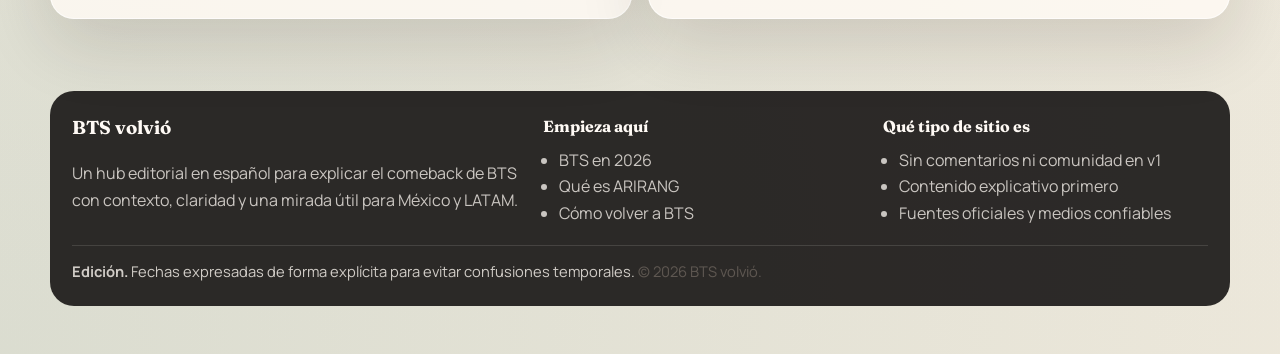
==== commit b21719f7: "Add SWIM coverage and refresh comeback content hub" ====
--- a/index.html
+++ b/index.html
@@ -6,7 +6,7 @@
     <title>BTS volvió | Historia, arte, contexto y guía actual en español</title>
     <meta
       name="description"
-      content="Un hub en español para entender el regreso de BTS en 2026: qué es ARIRANG, dónde está el grupo ahora, cómo volver a seguirlo y qué viene con el documental y el tour."
+      content="Un hub en español para entender el regreso de BTS en 2026 después del lanzamiento: qué es ARIRANG, por qué SWIM importa, dónde está el grupo ahora y qué viene con el documental y el tour."
     />
     <meta name="author" content="BTS volvió" />
     <meta name="robots" content="index,follow,max-image-preview:large" />
@@ -18,7 +18,7 @@
     <meta property="og:title" content="BTS volvió | Historia, arte, contexto y guía actual en español" />
     <meta
       property="og:description"
-      content="La forma más clara de ponerse al día con BTS: regreso, cronología, miembros, documental y tour."
+      content="La forma más clara de ponerse al día con BTS: ARIRANG, SWIM, cronología, documental y tour."
     />
     <meta property="og:url" content="https://bts-volvio.example/" />
     <meta property="og:image" content="https://bts-volvio.example/assets/og/bts-volvio-cover.svg" />
@@ -29,7 +29,7 @@
     <meta name="twitter:title" content="BTS volvió | Historia, arte, contexto y guía actual en español" />
     <meta
       name="twitter:description"
-      content="La forma más clara de ponerse al día con BTS: regreso, cronología, miembros, documental y tour."
+      content="La forma más clara de ponerse al día con BTS: ARIRANG, SWIM, cronología, documental y tour."
     />
     <meta name="twitter:image" content="https://bts-volvio.example/assets/og/bts-volvio-cover.svg" />
     <meta name="twitter:image:alt" content="BTS volvió, hub editorial en español sobre el regreso de BTS." />
@@ -51,7 +51,7 @@
         "inLanguage": "es",
         "url": "https://bts-volvio.example/",
         "image": "https://bts-volvio.example/assets/og/bts-volvio-cover.svg",
-        "dateModified": "2026-03-22",
+        "dateModified": "2026-03-23",
         "about": {
           "@type": "MusicGroup",
           "name": "BTS"
@@ -101,14 +101,14 @@
               <h1 class="hero__headline">La forma más clara de entender por qué el regreso de BTS importa ahora.</h1>
               <p class="hero__lede">
                 Este hub está pensado para quien se perdió algunos años, para quien vio el comeback y quiere contexto,
-                y para quien necesita una guía breve, útil y confiable sobre lo que BTS está haciendo en marzo de
-                2026.
+                y para quien necesita una guía breve, útil y confiable sobre lo que BTS está haciendo entre el
+                20 y el 23 de marzo de 2026.
               </p>
               <div class="summary-rail" aria-label="Resumen en tres líneas">
-                <div class="summary-line">BTS regresó con el álbum <strong>ARIRANG</strong> el 20 de marzo de 2026.</div>
+                <div class="summary-line">BTS regresó con <strong>ARIRANG</strong> el 20 de marzo de 2026 y HYBE dijo que el álbum vendió casi <strong>4 millones</strong> de copias en su primer día.</div>
                 <div class="summary-line">
-                  El show <strong>BTS THE COMEBACK LIVE | ARIRANG</strong> se celebró el 21 de marzo en Gwanghwamun
-                  y se emitió en Netflix.
+                  <strong>SWIM</strong> aparece como la canción más útil para entrar a esta etapa, y el show de
+                  Gwanghwamun del 21 de marzo convirtió el comeback en un evento público global.
                 </div>
                 <div class="summary-line">
                   El siguiente gran bloque es el documental <strong>BTS: THE RETURN</strong> el 27 de marzo y el tour
@@ -118,7 +118,7 @@
               <div class="hero__actions">
                 <a class="btn btn--primary" href="pages/bts-en-2026.html">Empieza en 5 minutos</a>
                 <a class="btn btn--ghost" href="pages/que-es-arirang.html">Entender ARIRANG</a>
-                <a class="btn btn--ghost" href="pages/guia-volver-a-bts.html">Volver a seguir a BTS</a>
+                <a class="btn btn--ghost" href="pages/swim-bts-2026.html">Leer SWIM</a>
               </div>
             </div>
 
@@ -128,16 +128,16 @@
                 <h2>Qué está pasando tras el comeback</h2>
               </div>
               <ul class="panel-list">
-                <li>El comeback ya pasó de ser rumor a realidad: el álbum salió el <strong>20 de marzo de 2026</strong>.</li>
-                <li>El concierto de regreso del <strong>21 de marzo de 2026</strong> funcionó como punto de reentrada para fans y nuevos curiosos.</li>
-                <li>Netflix ya tiene activado el siguiente gran gancho: el documental <strong>BTS: THE RETURN</strong> del <strong>27 de marzo de 2026</strong>.</li>
-                <li>El tour 2026-2027 abre una segunda ola de búsqueda, sobre todo en <strong>México</strong>, Estados Unidos y Europa.</li>
+                <li><strong>ARIRANG</strong> ya existe como álbum de <strong>14 canciones</strong> y HYBE dijo vía AP que rozó los <strong>4 millones</strong> de copias en su primer día.</li>
+                <li>El concierto del <strong>21 de marzo de 2026</strong> reunió a decenas de miles de personas en la zona de Gwanghwamun, con <strong>22.000</strong> plazas en el área principal.</li>
+                <li><strong>SWIM</strong> se está consolidando como la puerta más rápida para entender cómo BTS quiere presentar esta nueva etapa.</li>
+                <li>Lo siguiente es <strong>BTS: THE RETURN</strong> el <strong>27 de marzo de 2026</strong>, mientras Seúl mantiene activados programas urbanos ligados al comeback y la gira empieza en abril.</li>
               </ul>
               <div class="info-card">
-                <span class="card-tag">Ruta rápida</span>
-                <h3>Si no sigues a BTS desde 2020</h3>
-                <p>Ve primero a la guía general, luego a la cronología y termina con la página de miembros.</p>
-                <a class="article-link" href="pages/bts-en-2026.html">Abrir la ruta esencial</a>
+                <span class="card-tag">Nueva puerta</span>
+                <h3>SWIM como entrada rápida</h3>
+                <p>Si ya viste titulares y necesitas una sola pieza para entender canción, video y significado, empieza aquí.</p>
+                <a class="article-link" href="pages/swim-bts-2026.html">Leer la guía de SWIM</a>
               </div>
             </aside>
           </div>
@@ -163,7 +163,7 @@
               <div class="meta-line">
                 <span>Puerta de entrada</span>
                 <span>5 minutos</span>
-                <span>Actualizado el 22 de marzo de 2026</span>
+                <span>Actualizado el 23 de marzo de 2026</span>
               </div>
                 <a class="article-link" href="pages/bts-en-2026.html">Leer guía completa</a>
               </article>
@@ -174,7 +174,7 @@
               <div class="meta-line">
                 <span>Álbum</span>
                 <span>6 minutos</span>
-                <span>Actualizado el 22 de marzo de 2026</span>
+                <span>Actualizado el 23 de marzo de 2026</span>
               </div>
                 <a class="article-link" href="pages/que-es-arirang.html">Entender el álbum</a>
               </article>
@@ -198,7 +198,7 @@
             <div class="section-heading">
               <div>
                 <p class="kicker">Últimos esenciales</p>
-                <h2 class="section-title">Las cinco piezas que te ponen al día sin perderte</h2>
+                <h2 class="section-title">Las seis piezas que te ponen al día sin perderte</h2>
               </div>
               <p>
                 Estas son las primeras lecturas para captar la foto completa: comeback, cronología, estado actual y
@@ -235,6 +235,12 @@
                 <h3>Qué es ARIRANG y por qué marca una nueva etapa para BTS</h3>
                 <p>El álbum como manifiesto de reintroducción, no como simple regreso nostálgico.</p>
                 <a class="article-link" href="pages/que-es-arirang.html">Abrir</a>
+              </article>
+              <article class="article-card">
+                <span class="card-tag">Canción clave</span>
+                <h3>SWIM de BTS: por qué la canción abre la nueva era</h3>
+                <p>La lectura más directa del sencillo, el video y su función dentro de ARIRANG.</p>
+                <a class="article-link" href="pages/swim-bts-2026.html">Abrir</a>
               </article>
             </div>
           </div>
@@ -315,12 +321,12 @@
               <article class="timeline-card">
                 <span class="card-tag">20 mar 2026</span>
                 <h3>Sale ARIRANG</h3>
-                <p>El 5.º álbum de estudio devuelve a BTS al centro de la conversación pop y abre una nueva etapa de lectura.</p>
+                <p>El 5.º álbum de estudio, con 14 canciones y SWIM como foco inicial, abre una nueva etapa de lectura.</p>
               </article>
               <article class="timeline-card">
                 <span class="card-tag">21 mar 2026</span>
                 <h3>Show de regreso en Seúl</h3>
-                <p>El concierto en Gwanghwamun funciona como presentación pública del comeback y motor de búsqueda global.</p>
+                <p>El concierto en Gwanghwamun deja de ser promesa y funciona como declaración pública del comeback ante una audiencia global.</p>
               </article>
               <article class="timeline-card">
                 <span class="card-tag">27 mar 2026</span>
